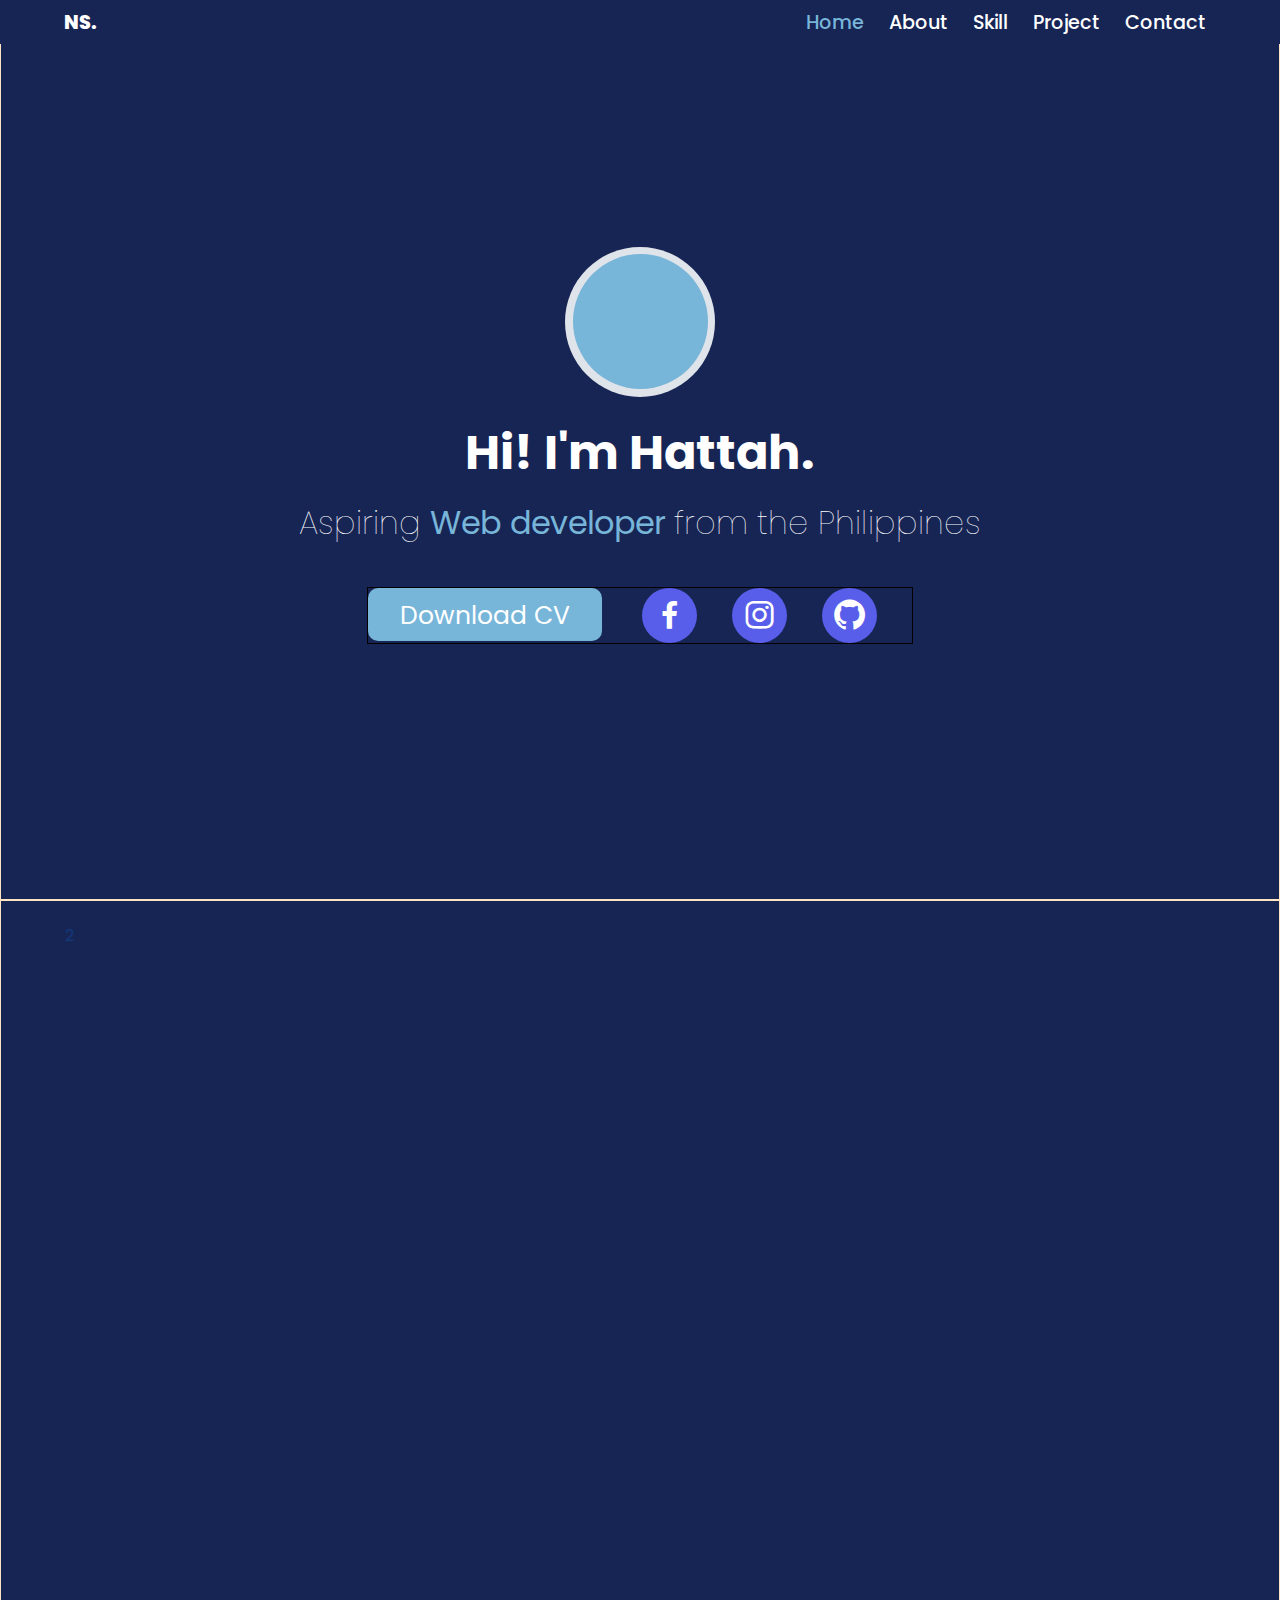
==== Week2/Portfolio/index.html @ b830df8a "Add folder week2" ====
<!DOCTYPE html>
<html lang="en">
<head>
    <meta charset="UTF-8">
    <meta name="viewport" content="width=device-width, initial-scale=1.0">
    <title>NS-Portfolio</title>

    <link rel="stylesheet" href="css/style.css">
    <link href='https://unpkg.com/boxicons@2.1.4/css/boxicons.min.css' rel='stylesheet'>

</head>
<body>

    <header>
      <a href="http://" class="logo" >NS.</a>
        
        <nav class="navbar">
                <a href="#home" class="active">Home</a>
                <a href="#about">About</a>
                <a href="#skill">Skill</a>
                <a href="#project">Project</a>
                <a href="#contact">Contact</a>
        </nav>
    </header>

    <section class="home" id="home">
        <div class="prof-image-wrap">
            <div class="prof-image">
                <!-- <img src="img/profile.jpg" alt=""> -->
            </div>    
        </div>
        <div class="home-content">
            <h1>Hi! I'm Hattah.</h1>
            <h2>Aspiring <strong>Web developer</strong> from the Philippines</h2>
        </div>
        <div class="social-media">
            <div class="btn">Download CV</div>
            <div class="icon-wrap"> <a href="http://"><i class='bx bxl-facebook'></i></a></div>
            <div class="icon-wrap"><a href="http://"><i class='bx bxl-instagram' ></i></a></div>
            <div class="icon-wrap"><a href=""><i class='bx bxl-github' ></i></a></div>
        </div>
    </section>
   
   
    <section class="about" id="about">2</section>
    <section class="skill" id="skill">3</section>
    <section class="project" id="project">4</section>
    <section class="contact" id="contact">5</section>
</body>
</html>
---- Week2/Portfolio/css/style.css ----
@import url('https://fonts.googleapis.com/css2?family=Montserrat:wght@400;700&family=Poppins:wght@700&display=swap');

* {
    margin: 0;
    padding: 0;
    box-sizing: border-box;
    font-family: 'Montserrat', sans-serif;
    font-family: 'Poppins', sans-serif;
    scroll-behavior: smooth;
    color: #FFF;

}

body {
    background: #172555;
}



header {
    position: fixed;
    width: 100%;
    height: 20px;
    /* background-color: azure; */
    display: flex;
    align-items: center;
    justify-content: space-between;
    top: 0;
    right: 0;
    padding: 22px 5%;
    font-size: 1.2rem;
    background: #172555;;
    z-index: 100;
}

.logo {
    text-decoration: none;
    font-weight: 800;
}

.navbar a{
    text-decoration: none;
    margin: 10px;
    font-weight: 500;
}

.navbar a.active, .navbar a:hover{
    color: #77b5d9;
    /* font-weight: bolder; */
}

section {
    height: 100vh;
    padding: 22px 5%;
    border: 1px solid bisque;
    width: 100%;
    color: #14397d;
}

.home {
    display: flex;
    justify-content: center;
    align-items: center;
    flex-direction: column;

}

.home .prof-image-wrap {
    height: 150px;
    width: 150px;
    background-color: #dfe3ea;
    animation: float 6s ease-in-out infinite;
    border-radius: 50%;
    margin-top: -10px;
    margin-bottom: 20px;
    display: flex;
    justify-content: center;
    align-items: center;
}

.home .prof-image {
    background: #77b5d9;
    width: 90%;
    height: 90%;
    border-radius: 50%;
    /* background-image: url(/img/profile.jpg); */
    
}

.prof-image img{

}

.home-content {
    /* border: 1px solid rgb(2, 1, 1); */
    text-align: center;
    max-width: 800px; /* Use max-width instead of width */
    width: 90%;    /* line-height: 10px; */
    margin: 0 auto; /* Center align the content */

}
.home h1{
    font-size: 3rem;
    letter-spacing: normal;
    margin-bottom: 10px; /* Add some spacing between elements */

}

.home h2{
    font-size: 2rem;
    margin-bottom: 20px; /* Add more spacing between elements */
    font-weight: lighter;
}

.home strong {
    color: #77b5d9;
}

.social-media {
        border: 1px solid rgb(2, 1, 1);
    margin-top: 20px;
    display: flex;
}

.social-media .icon-wrap {
    width: 55px;
    height: 55px;
    /* background-color: #14397d; */
    background: #585EE9;
    border-radius: 50%;
    margin-right: 35px;
    display: flex;
    align-items: center;
    justify-content: center;

}

.social-media .icon-wrap:hover {
    transform: scale(1.05);
    box-shadow: 0 5px 15px 0px #585EE9;
}


.social-media .btn {
    width: 234px;
    height: 53px;
    margin-right: 40px;
    border-radius: 10px;
    background-color:  #77b5d9;
    /* border: 1px solid rgb(2, 1, 1); */
    line-height: 55px;
    text-align: center;
    font-size: 25px;
    cursor: pointer;
    transition: all 1s ease-in-out;
}

.social-media .btn:hover{
    transform: scale(1.05);
    box-shadow: 0 5px 15px 0px #77b5d9;

}

.icon-wrap a{
    margin-top: 6px;
    color: beige;
    font-size: 37px;
}



@keyframes float {
	0% {
		box-shadow: 0 5px 15px 0px rgba(0,0,0,0.6);
		transform: translatey(0px);
	}
	50% {
		box-shadow: 0 25px 15px 0px rgba(0,0,0,0.2);
		transform: translatey(-20px);
	}
	100% {
		box-shadow: 0 5px 15px 0px rgba(0,0,0,0.6);
		transform: translatey(0px);
	}
}
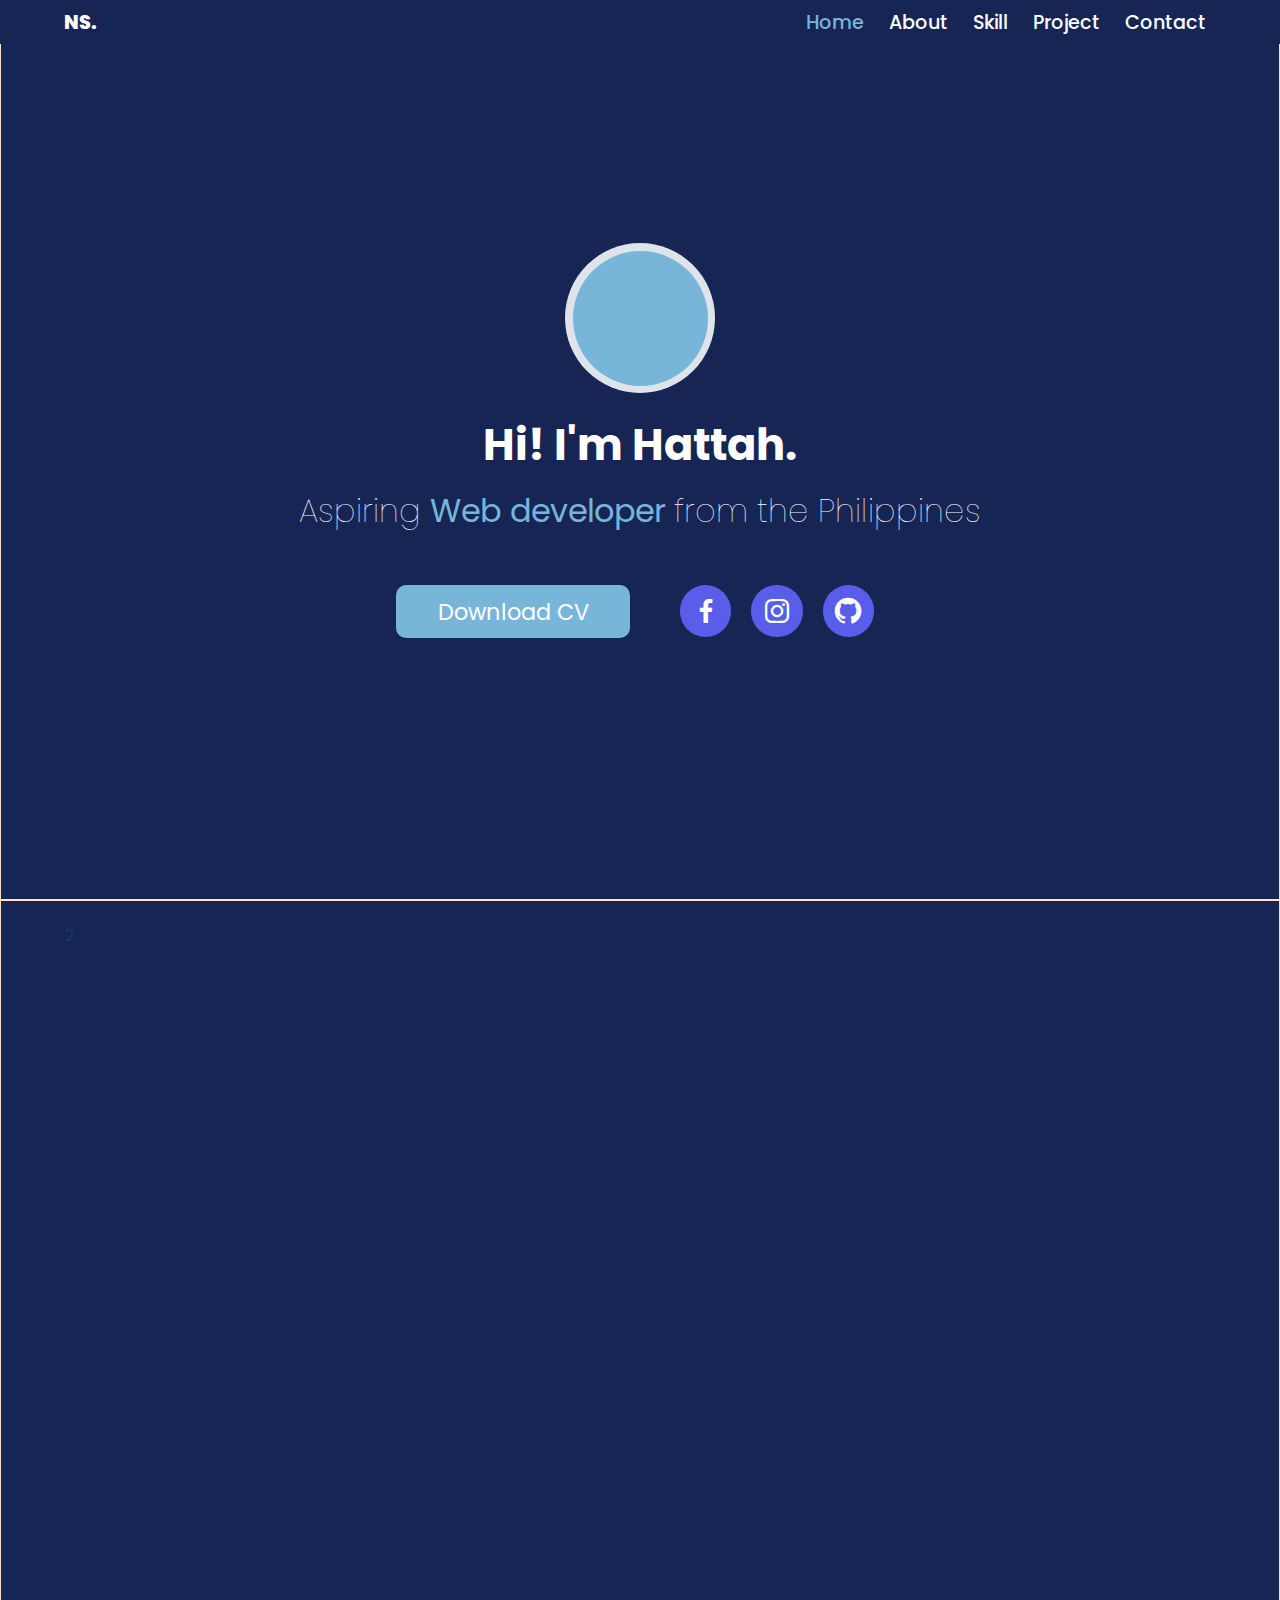
==== commit 258a6e87: "make the home section responsive" ====
--- a/Week2/Portfolio/index.html
+++ b/Week2/Portfolio/index.html
@@ -35,9 +35,11 @@
         </div>
         <div class="social-media">
             <div class="btn">Download CV</div>
-            <div class="icon-wrap"> <a href="http://"><i class='bx bxl-facebook'></i></a></div>
-            <div class="icon-wrap"><a href="http://"><i class='bx bxl-instagram' ></i></a></div>
-            <div class="icon-wrap"><a href=""><i class='bx bxl-github' ></i></a></div>
+            <div class="icon-container">
+                <div class="icon-wrap"> <a href="http://"><i class='bx bxl-facebook'></i></a></div>
+                <div class="icon-wrap"><a href="http://"><i class='bx bxl-instagram' ></i></a></div>
+                <div class="icon-wrap"><a href=""><i class='bx bxl-github' ></i></a></div>    
+            </div>
         </div>
     </section>
    
--- a/Week2/Portfolio/css/style.css
+++ b/Week2/Portfolio/css/style.css
@@ -100,7 +100,7 @@
 
 }
 .home h1{
-    font-size: 3rem;
+    font-size: 2.7rem;
     letter-spacing: normal;
     margin-bottom: 10px; /* Add some spacing between elements */
 
@@ -117,18 +117,27 @@
 }
 
 .social-media {
-        border: 1px solid rgb(2, 1, 1);
+    /* border: 1px solid rgb(2, 1, 1); */
     margin-top: 20px;
     display: flex;
-}
-
+    align-items: center;
+    justify-content: center;
+    width: 100%;
+}
+
+.icon-container {
+    display: flex;
+    align-items: center;
+    justify-content: space-between;
+    /* width: 18%; */
+}
 .social-media .icon-wrap {
-    width: 55px;
-    height: 55px;
+    width: 3.2em;
+    height: 3.2em;
     /* background-color: #14397d; */
     background: #585EE9;
     border-radius: 50%;
-    margin-right: 35px;
+    margin: 10px;
     display: flex;
     align-items: center;
     justify-content: center;
@@ -142,15 +151,15 @@
 
 
 .social-media .btn {
-    width: 234px;
-    height: 53px;
+   max-width: 234px;
+   width: 70%;
+    max-height: 53px;
     margin-right: 40px;
     border-radius: 10px;
     background-color:  #77b5d9;
-    /* border: 1px solid rgb(2, 1, 1); */
     line-height: 55px;
     text-align: center;
-    font-size: 25px;
+    font-size: 1.4em;
     cursor: pointer;
     transition: all 1s ease-in-out;
 }
@@ -164,7 +173,7 @@
 .icon-wrap a{
     margin-top: 6px;
     color: beige;
-    font-size: 37px;
+    font-size: 2em;
 }
 
 
@@ -185,7 +194,29 @@
 }
 
 
-
-
-
-
+@media only screen and (max-width: 600px) {
+    
+    .social-media {
+    border: 1px solid rgb(2, 1, 1);
+        flex-wrap: wrap;
+        width: 80%;
+    }
+
+    .social-media .btn {
+     
+        margin-right: 0;
+        
+    }
+}
+
+@media only screen and (max-width: 500px) {
+    
+    html {
+        font-size: 70%;
+    }
+
+
+   
+}
+
+
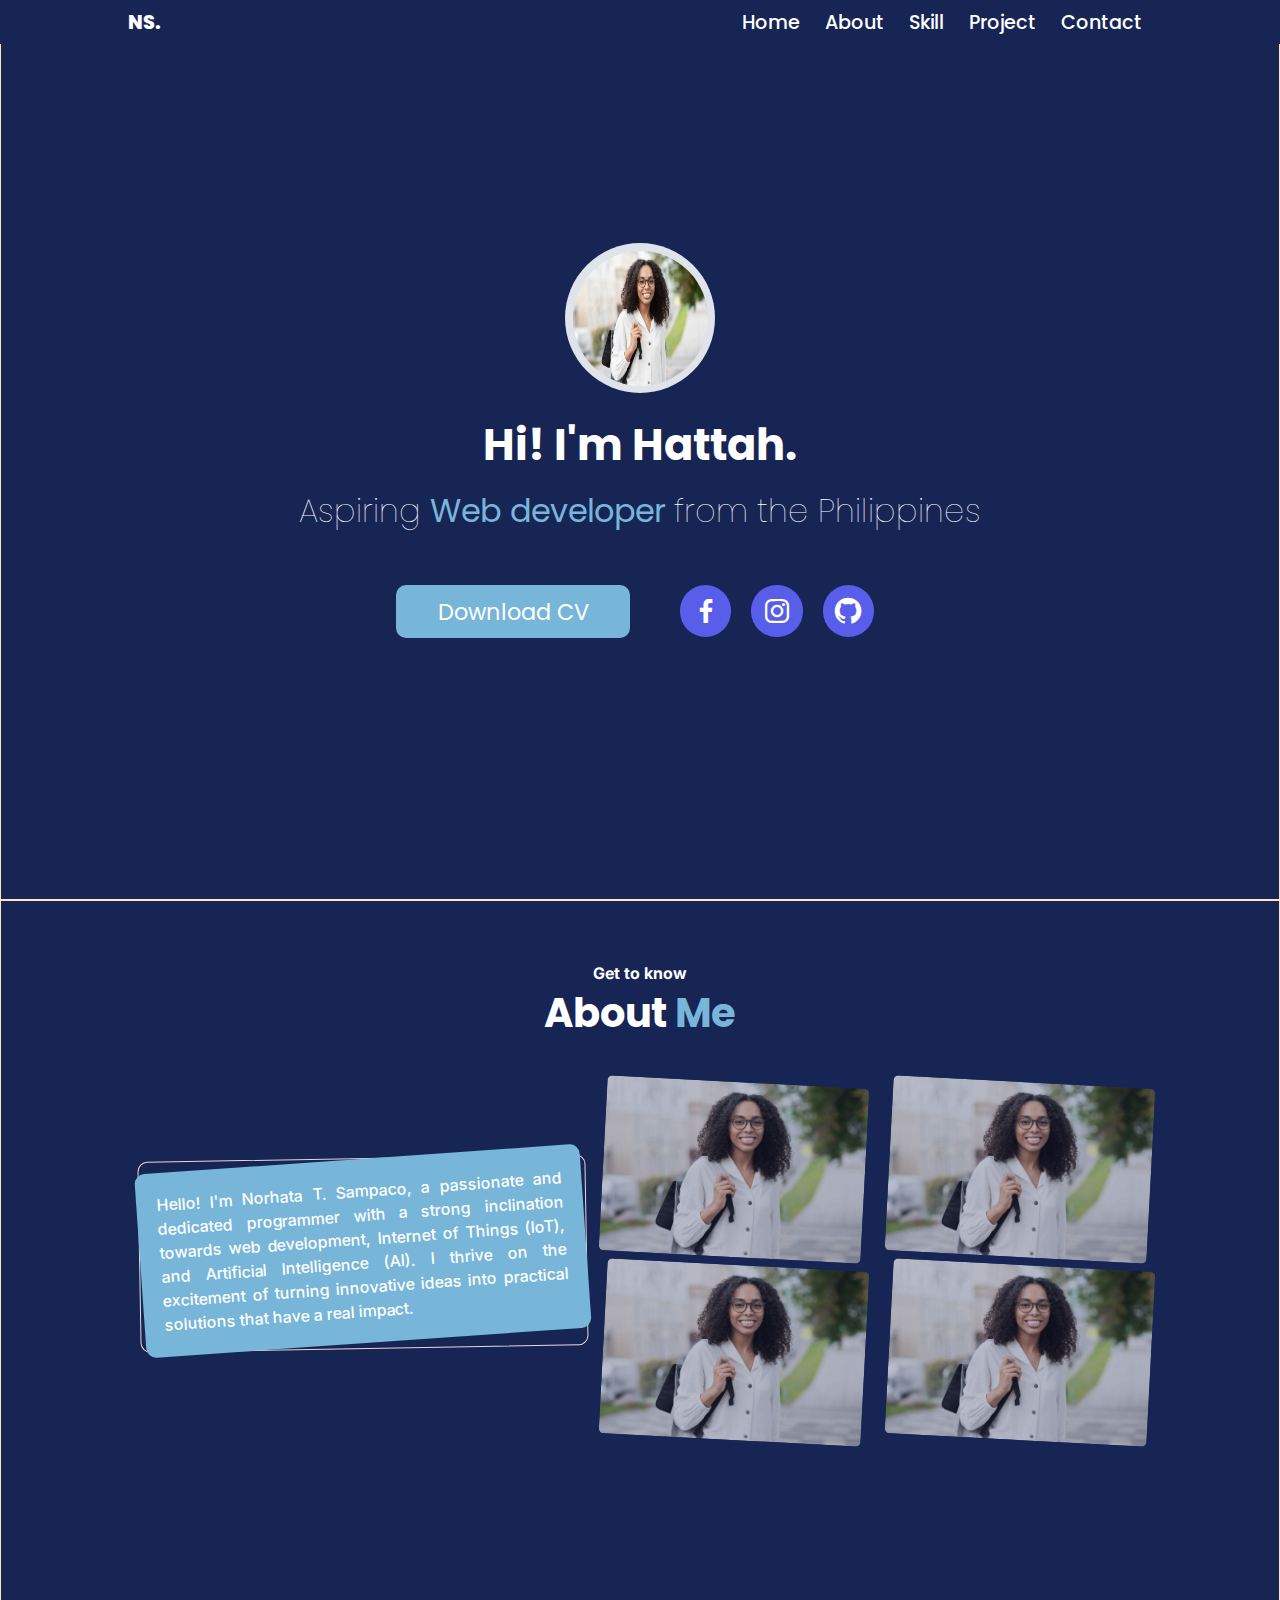
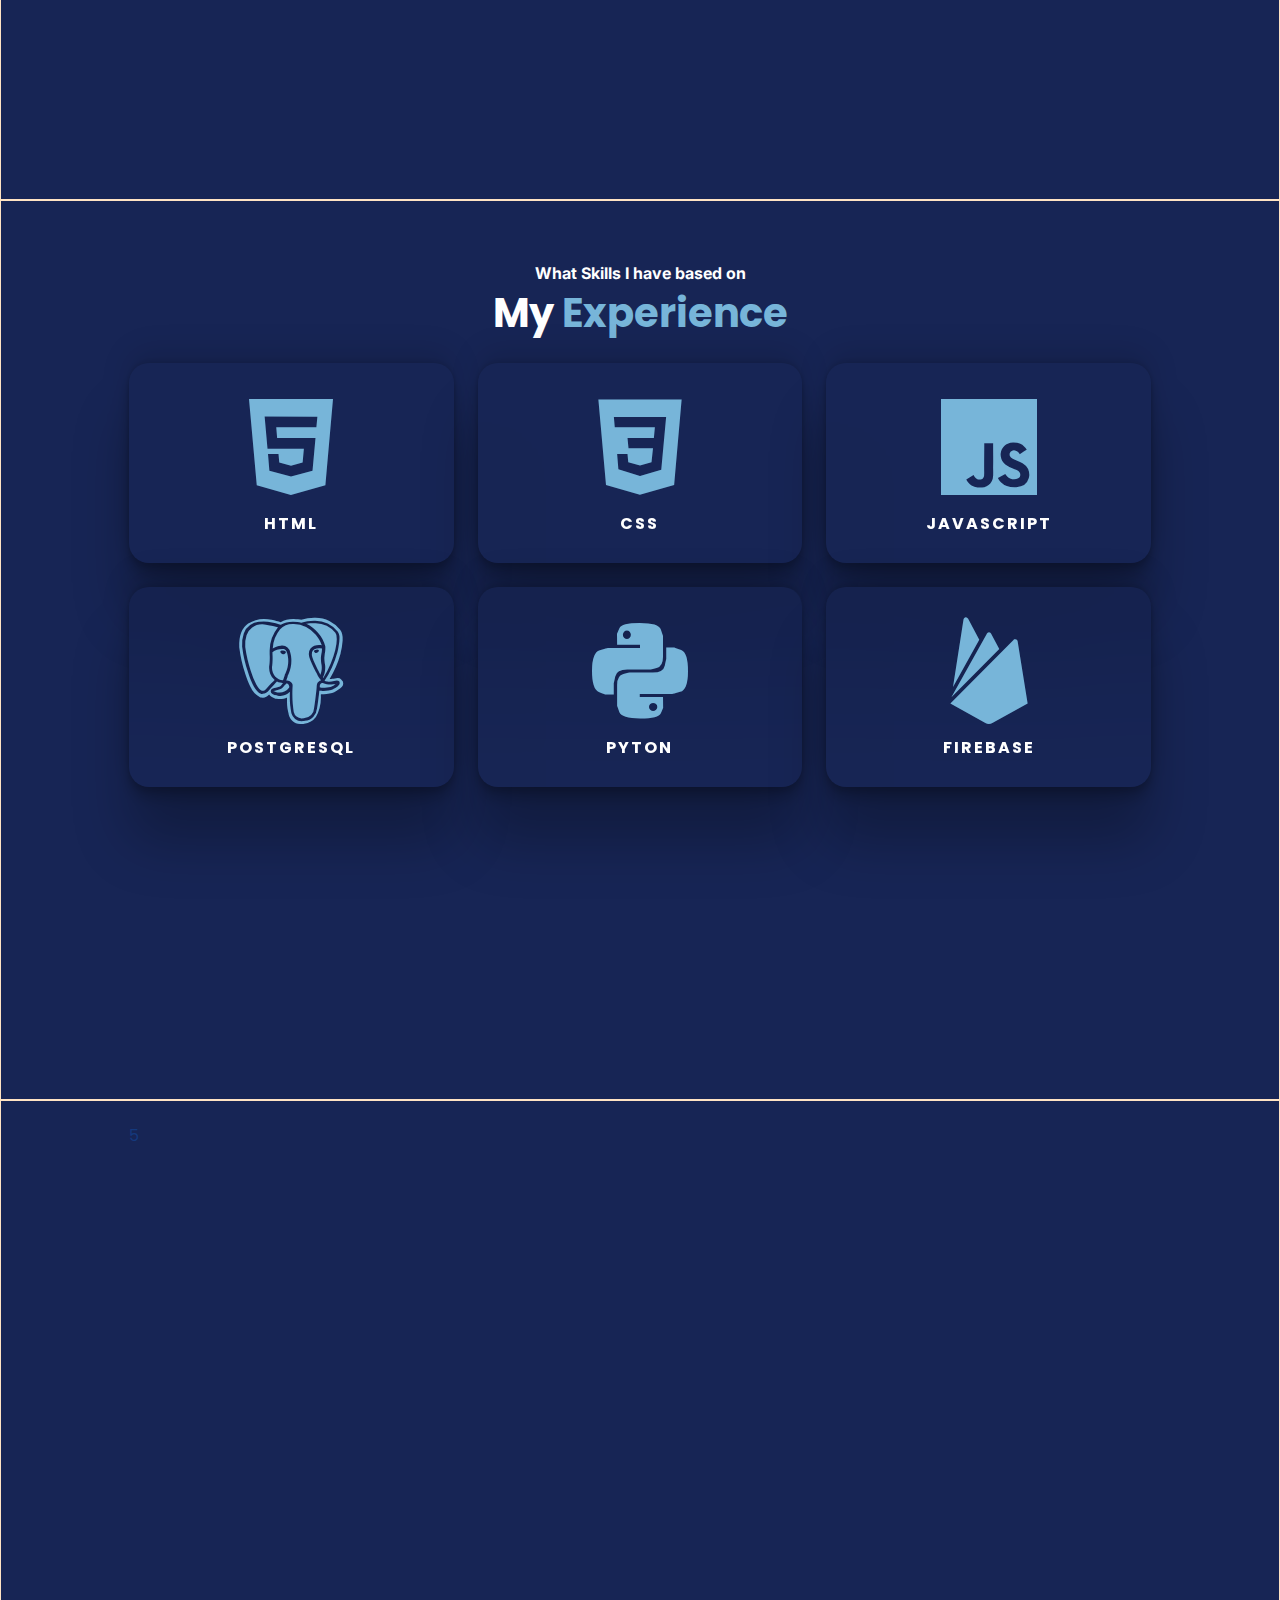
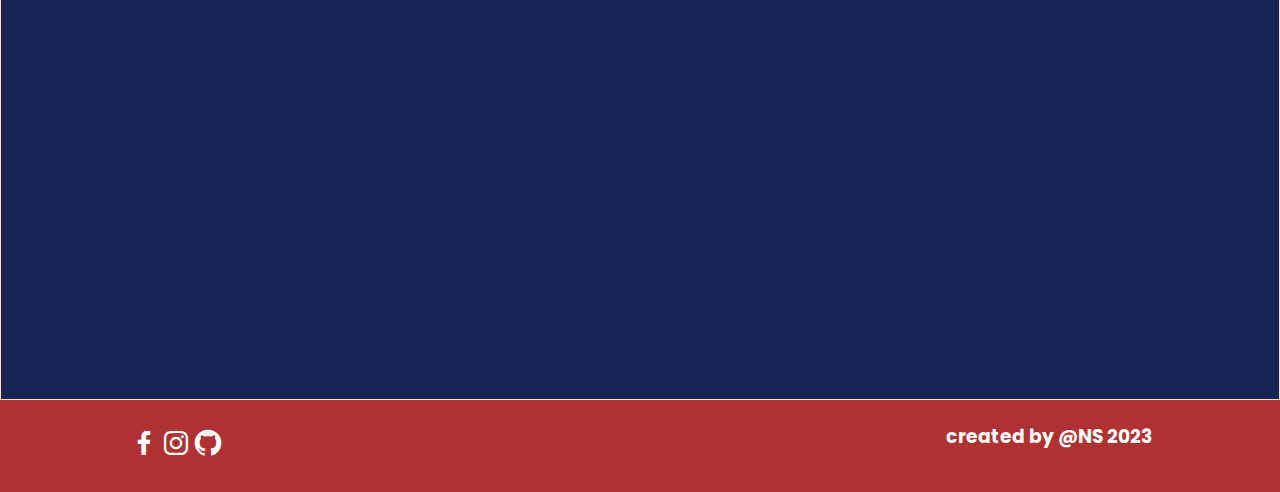
==== commit b15c3171: "section about & skills are done" ====
--- a/Week2/Portfolio/index.html
+++ b/Week2/Portfolio/index.html
@@ -11,11 +11,12 @@
 </head>
 <body>
 
+    <!-- header -->
     <header>
-      <a href="http://" class="logo" >NS.</a>
+      <a href="#home" class="logo" >NS.</a>
         
         <nav class="navbar">
-                <a href="#home" class="active">Home</a>
+                <a href="#home" >Home</a>
                 <a href="#about">About</a>
                 <a href="#skill">Skill</a>
                 <a href="#project">Project</a>
@@ -23,10 +24,11 @@
         </nav>
     </header>
 
+    <!-- Home Section -->
     <section class="home" id="home">
         <div class="prof-image-wrap">
             <div class="prof-image">
-                <!-- <img src="img/profile.jpg" alt=""> -->
+                <img src="img/profile.jpg" alt="">
             </div>    
         </div>
         <div class="home-content">
@@ -43,10 +45,153 @@
         </div>
     </section>
    
-   
-    <section class="about" id="about">2</section>
-    <section class="skill" id="skill">3</section>
-    <section class="project" id="project">4</section>
+   <!-- About Section -->
+    <section class="about" id="about">
+        <div class="section-title">
+            <h4>Get to know</h4>
+            <h3>About <span>Me</span> </h3>
+        </div>
+           <!-- About Content -->
+        <div class="about-content">
+            <div class="about-me">
+                 <div class="card">
+                    <p> Hello! I'm Norhata T. Sampaco, a passionate and dedicated programmer
+                          with a strong inclination towards web development, Internet of Things (IoT),
+                          and Artificial Intelligence (AI). I thrive on the excitement of turning 
+                          innovative ideas into practical solutions that have a real impact.</p>
+                  
+                </div>
+             </div>
+
+            <div class="about-gallery">
+                <div class="gallery-wrap">
+                    <img src="img/profile.jpg" alt="">
+                </div>
+                <div class="gallery-wrap">
+                    <img src="img/profile.jpg" alt="">
+                </div>
+                <div class="gallery-wrap">
+                    <img src="img/profile.jpg" alt="">
+                </div>
+                <div class="gallery-wrap">
+                    <img src="img/profile.jpg" alt="">
+                </div>
+            </div>
+
+        </div>
+    </section>
+
+    <!--Skill section  -->
+    <section class="skill" id="skill">
+        <div class="section-title">
+            <h4>What Skills I have based on</h4>
+            <h3>My <span>Experience</span> </h3>
+        </div>
+         <!--Skill content  -->
+        <div class="skill-content">
+
+                <!--Skill one  -->
+            <div class="skill-box">
+                <div class="box-icon">
+                    <i class='bx bxl-html5'></i>
+                </div>
+                <div class="box-content">
+                    <div><h4>Html</h4></div>
+                    <div class="star">
+                        <div><i class='bx bxs-star'></i></div>
+                        <div><i class='bx bxs-star'></i></div>
+                        <div><i class='bx bxs-star'></i></div>
+                        <div><i class='bx bx-star' ></i></div>
+                        <div><i class='bx bx-star' ></i></div>
+                    </div>
+                </div>
+
+            </div>
+                <!--Skill two  -->
+            <div class="skill-box">
+                <div class="box-icon"><i class='bx bxl-css3' ></i></div>
+                <div class="box-content">
+                    <div><h4>Css</h4></div>
+                    <div class="star">
+                        <div><i class='bx bxs-star'></i></div>
+                        <div><i class='bx bxs-star'></i></div>
+                        <div><i class='bx bxs-star'></i></div>
+                        <div><i class='bx bx-star' ></i></div>
+                        <div><i class='bx bx-star' ></i></div>
+                    </div>
+                </div>
+            </div>
+                <!--Skill three  -->
+            <div class="skill-box">
+                <div class="box-icon"><i class='bx bxl-javascript' ></i></div>
+                <div class="box-content">
+                    <div><h4>Javascript</h4></div>
+                    <div class="star">
+                        <div><i class='bx bxs-star'></i></div>
+                        <div><i class='bx bxs-star'></i></div>
+                        <div><i class='bx bxs-star'></i></div>
+                        <div><i class='bx bx-star' ></i></div>
+                        <div><i class='bx bx-star' ></i></div>
+                    </div>
+                </div>
+            </div>
+                <!--Skill four  -->
+            <div class="skill-box">
+                <div class="box-icon"><i class='bx bxl-postgresql' ></i></div>
+                <div class="box-content">
+                    <div><h4>Postgresql</h4></div>
+                    <div class="star">
+                        <div><i class='bx bxs-star'></i></div>
+                        <div><i class='bx bxs-star'></i></div>
+                        <div><i class='bx bxs-star'></i></div>
+                        <div><i class='bx bx-star' ></i></div>
+                        <div><i class='bx bx-star' ></i></div>
+                    </div>
+                </div>
+            </div>
+                <!--Skill five  -->
+            <div class="skill-box">
+                <div class="box-icon"><i class='bx bxl-python' ></i></div>
+                <div class="box-content">
+                    <div><h4>Pyton</h4></div>
+                    <div class="star">
+                        <div><i class='bx bxs-star'></i></div>
+                        <div><i class='bx bxs-star'></i></div>
+                        <div><i class='bx bxs-star'></i></div>
+                        <div><i class='bx bx-star' ></i></div>
+                        <div><i class='bx bx-star' ></i></div>
+                    </div>
+                </div>
+            </div>
+                <!--Skill six  -->
+            <div class="skill-box">
+                <div class="box-icon"><i class='bx bxl-firebase' ></i></div>
+                <div class="box-content">
+                    <div><h4>firebase</h4></div>
+                    <div class="star">
+                        <div><i class='bx bxs-star'></i></div>
+                        <div><i class='bx bxs-star'></i></div>
+                        <div><i class='bx bxs-star'></i></div>
+                        <div><i class='bx bx-star' ></i></div>
+                        <div><i class='bx bx-star' ></i></div>
+                    </div>
+                </div>
+            </div>
+
+        </div>
+    </section>
+    
+    <!-- <section class="project" id="project">4</section> -->
     <section class="contact" id="contact">5</section>
+    <footer>
+        <div>
+            <div class="icon-container">
+                <div class="icon-wrap"> <a href="http://"><i class='bx bxl-facebook'></i></a></div>
+                <div class="icon-wrap"><a href="http://"><i class='bx bxl-instagram' ></i></a></div>
+                <div class="icon-wrap"><a href=""><i class='bx bxl-github' ></i></a></div>    
+            </div>
+        </div>
+        <h3>created by @NS 2023</h3>
+    </footer>
 </body>
 </html>--- a/Week2/Portfolio/css/style.css
+++ b/Week2/Portfolio/css/style.css
@@ -1,4 +1,5 @@
   @import url('https://fonts.googleapis.com/css2?family=Montserrat:wght@400;700&family=Poppins:wght@700&display=swap');
+  @import url('https://fonts.googleapis.com/css2?family=Inter&display=swap');
 
 * {
     margin: 0;
@@ -27,7 +28,7 @@
     justify-content: space-between;
     top: 0;
     right: 0;
-    padding: 22px 5%;
+    padding: 22px 10%;
     font-size: 1.2rem;
     background: #172555;;
     z-index: 100;
@@ -51,10 +52,11 @@
 
 section {
     height: 100vh;
-    padding: 22px 5%;
+    padding: 22px 10%;
     border: 1px solid bisque;
     width: 100%;
     color: #14397d;
+    position: relative;
 }
 
 .home {
@@ -83,16 +85,16 @@
     width: 90%;
     height: 90%;
     border-radius: 50%;
-    /* background-image: url(/img/profile.jpg); */
-    
+    object-fit: cover;
+    overflow: hidden;
 }
 
 .prof-image img{
-
+    width: 100%;
+    height: 100%;    
 }
 
 .home-content {
-    /* border: 1px solid rgb(2, 1, 1); */
     text-align: center;
     max-width: 800px; /* Use max-width instead of width */
     width: 90%;    /* line-height: 10px; */
@@ -117,7 +119,6 @@
 }
 
 .social-media {
-    /* border: 1px solid rgb(2, 1, 1); */
     margin-top: 20px;
     display: flex;
     align-items: center;
@@ -134,7 +135,6 @@
 .social-media .icon-wrap {
     width: 3.2em;
     height: 3.2em;
-    /* background-color: #14397d; */
     background: #585EE9;
     border-radius: 50%;
     margin: 10px;
@@ -153,7 +153,7 @@
 .social-media .btn {
    max-width: 234px;
    width: 70%;
-    max-height: 53px;
+    height: 53px;
     margin-right: 40px;
     border-radius: 10px;
     background-color:  #77b5d9;
@@ -193,19 +193,250 @@
 	}
 }
 
+/* about-me  */
+
+.about {
+    display: flex;
+    flex-direction: column;
+    text-align: center;
+}
+.section-title {
+    margin-top: 40px;
+} 
+
+.section-title h4{
+    font-family: 'Inter', sans-serif;
+}
+
+.section-title h3 {
+    font-size: 2.5rem;
+}
+
+.section-title h3 span {
+    color:#77b5d9;
+}
+
+.about-content {
+    width: 100%;
+    display: flex;
+    margin-top: 20px;
+    gap: 1rem;
+    align-items: center;
+}
+
+.about-gallery {
+    width: 55%;
+    max-height: 380px;
+    height: 90%;
+    display: grid;
+    grid-template-columns: repeat(2,1fr);
+    grid-gap: 1rem;
+    gap: 1.5rem;
+}
+
+.gallery-wrap{
+    width: 100%;
+    height: 110%;
+    overflow: hidden;
+    transform: rotate(3deg);
+    object-fit: cover;
+    border-radius: 5px;
+    opacity: 0.7;
+    transition: transform 1s;
+
+}
+
+.gallery-wrap img {
+    width: 100%;
+    height: 100%;
+}
+
+
+.gallery-wrap:hover {
+    transform: rotate(-3deg) scale(1.3); /* Rotate and scale on hover */
+    z-index: 1;
+    opacity: 1;
+
+}
+
+.about-me {
+    border: 1px solid rgb(229, 216, 216);
+    width: 45%;
+    /* height: 90%; */
+    transform: rotate(-1deg);
+    margin-left: 10px;
+    border-radius: 10px;
+    padding-bottom: 5px;
+}
+
+.about-me .card {
+    background-color: #77b5d9;
+    border-radius: 10px;
+    padding: 20px;
+    transform: rotate(-3deg);
+}
+
+.about-me p {
+    color: #FFF;
+    text-align: justify;
+    font-family: 'Inter', sans-serif;
+    /* font-size: 0.9rem; */
+    font-weight: 500;
+    line-height: 1.5rem; /* 200% */
+}
+
+/* skill style */
+.skill {
+    display: flex;
+    flex-direction: column;
+    align-items:  center;
+    text-align: center;
+    /* justify-content: center; */
+    /* overflow-y: scroll; */
+}
+
+.skill-content {
+    display: grid;
+    grid-template-columns: repeat(3, 1fr); /* 3 columns */
+    grid-auto-rows: auto; /* Automatically sized rows */
+    gap: 1.5rem;
+    /* border: 1px solid rgb(229, 216, 216); */
+    width: 100%;    
+    margin-top: 20px;
+}
+
+
+.skill-box {
+    position: relative;
+
+    height: 200px;
+    /* width: 150px; */
+    /* background: linear-gradient(60deg, rgb(251, 243, 243),rgb(110, 110, 205)); */
+    border-radius: 20px;
+    backdrop-filter: blur(70px);
+    /* opacity: 0.5; */
+    /* box-shadow: 20px 20px 40px -6px rgba(0,0,0,0.2); */
+    box-shadow: rgba(0, 0, 0, 0.25) 0px 54px 55px,
+     rgba(0, 0, 0, 0.12) 0px -12px 30px,
+      rgba(0, 0, 0, 0.12) 0px 4px 6px, rgba(0, 0, 0, 0.17) 
+      0px 12px 13px, rgba(0, 0, 0, 0.09) 0px -3px 5px;
+    transition: transform .7s;
+    display: flex;
+    flex-direction: column;
+    align-items: center;
+}
+
+.skill-box:hover {
+    transform: rotate(-1deg) scale(1.09);
+}
+
+.box-icon i {
+    color: #77b5d9;
+    font-size: 8rem;
+    margin-top: 20px;
+}
+
+.skill-box:hover i{
+    margin-top: -10px;
+    scale: 0.75;
+    opacity: 1;
+}
+
+.box-content {
+    /* position: absolute; */
+    width: 100%;
+    overflow: hidden;
+    font-family: 'Inter', sans-serif;
+    /* padding: 0px 10px 0px 10px; */
+    /* top: 160px; */
+    transition: 0.5s;
+    display: flex;
+    flex-direction: column ;
+    align-items: center;
+}
+
+.star {
+    display: flex;
+    align-items: center;
+    justify-content: center;
+    width: 90%;
+    font-size: 2rem;
+    opacity: 0;
+
+}
+
+.star > div {
+    margin: auto ;
+}
+
+.star > div > i {
+    color: #77b5d9;
+}
+
+
+.box-content h4 {
+    font-size: 1rem;
+    letter-spacing: 2px;
+    text-transform: uppercase;
+} 
+
+.skill-box:hover .box-content{
+    top: 110px;
+}
+
+.skill-box:hover .star {
+    opacity: 1;
+    scale: 1;
+
+}
+
+footer{
+    display: flex;
+    justify-content: space-between;
+    padding: 22px 10%;
+    background-color: #ae3232;
+    color: #14397d;
+}
 
 @media only screen and (max-width: 600px) {
-    
+    html {
+        font-size: 90%;
+    }
+
     .social-media {
-    border: 1px solid rgb(2, 1, 1);
         flex-wrap: wrap;
         width: 80%;
     }
 
     .social-media .btn {
-     
         margin-right: 0;
-        
+        margin-bottom: 10px;
+    }
+
+    .about-content {
+        flex-direction: column;
+        height: 70%;
+
+    }
+
+    .about-gallery {
+        width: 80%;
+    }
+
+    .about-me {
+        width: 90%;
+    }
+
+    .skill-content {
+        grid-template-columns: repeat(auto-fit, minmax(150px, 1fr));    
+    }
+    
+    .skill-box {
+        height: 150px;
+    }
+
+    .box-icon {
+        margin-top: -10px;
     }
 }
 
@@ -215,8 +446,8 @@
         font-size: 70%;
     }
 
-
-   
-}
-
-
+}
+
+
+
+
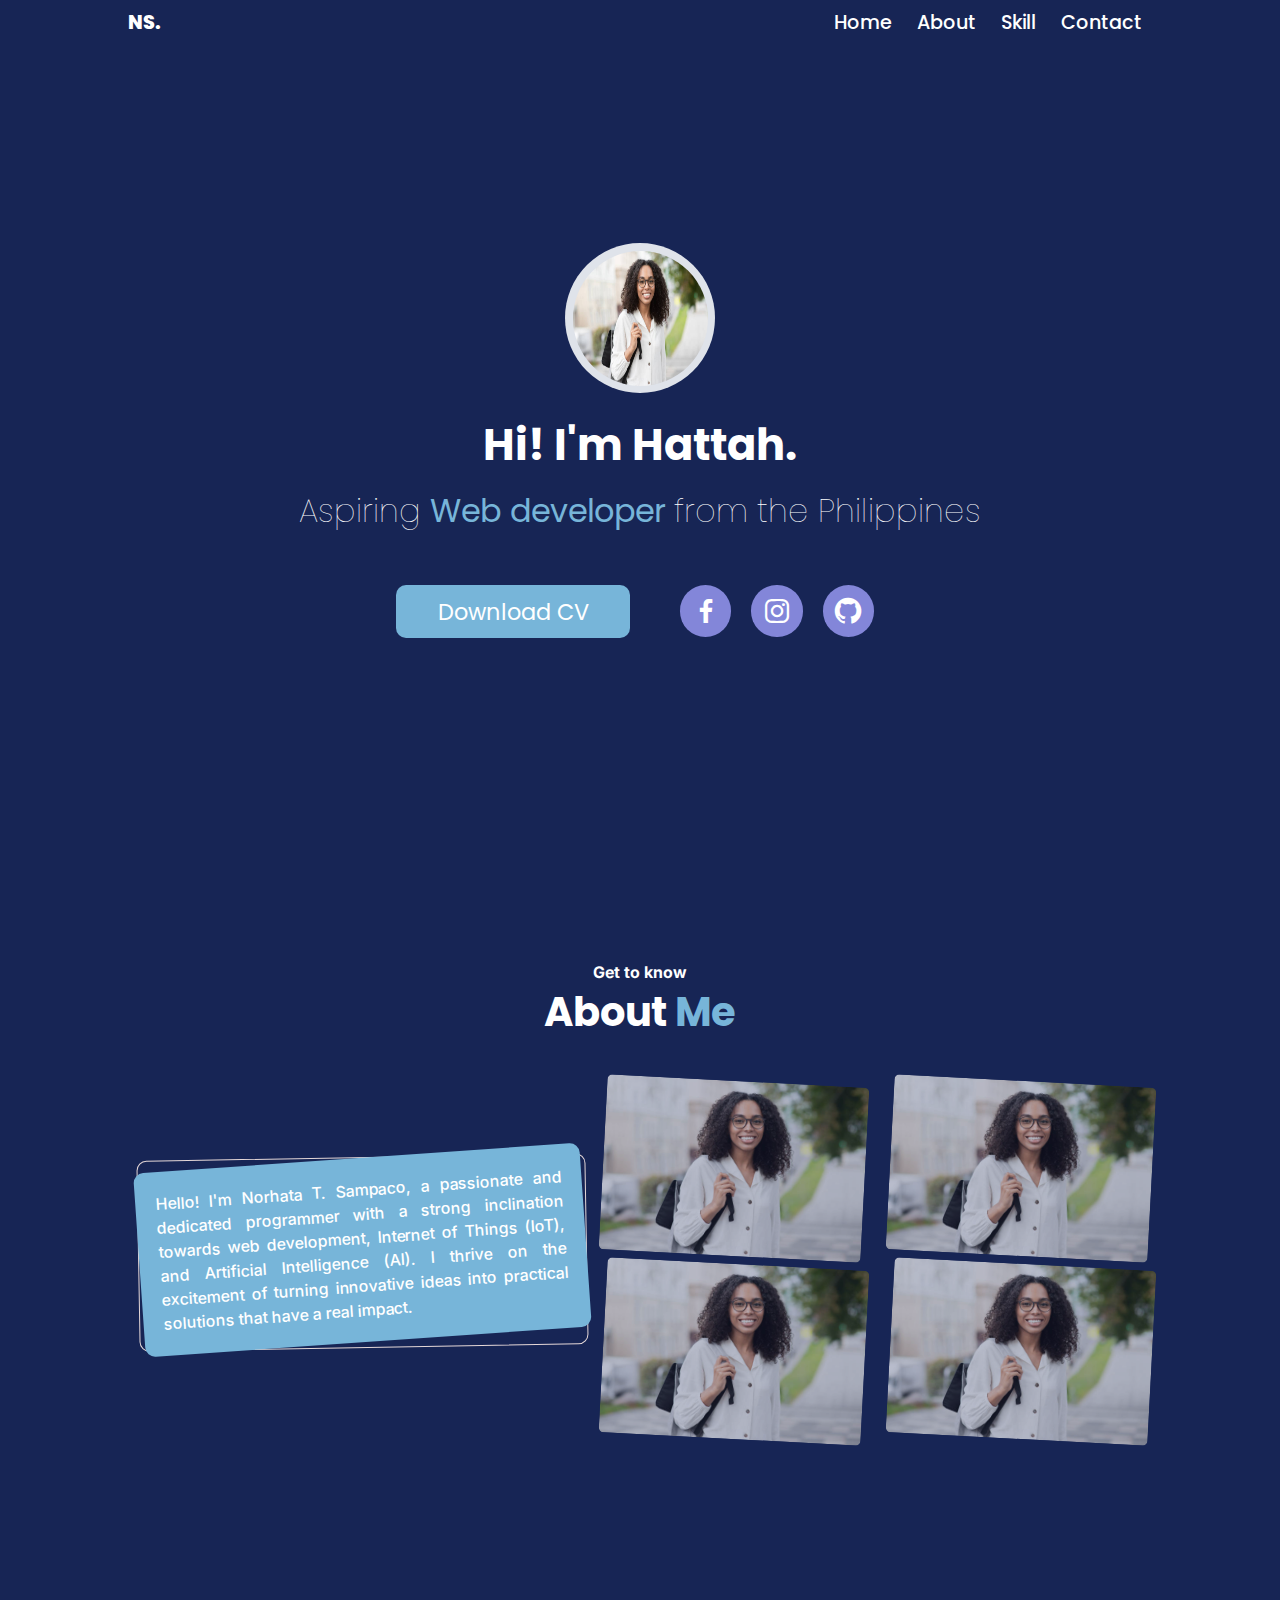
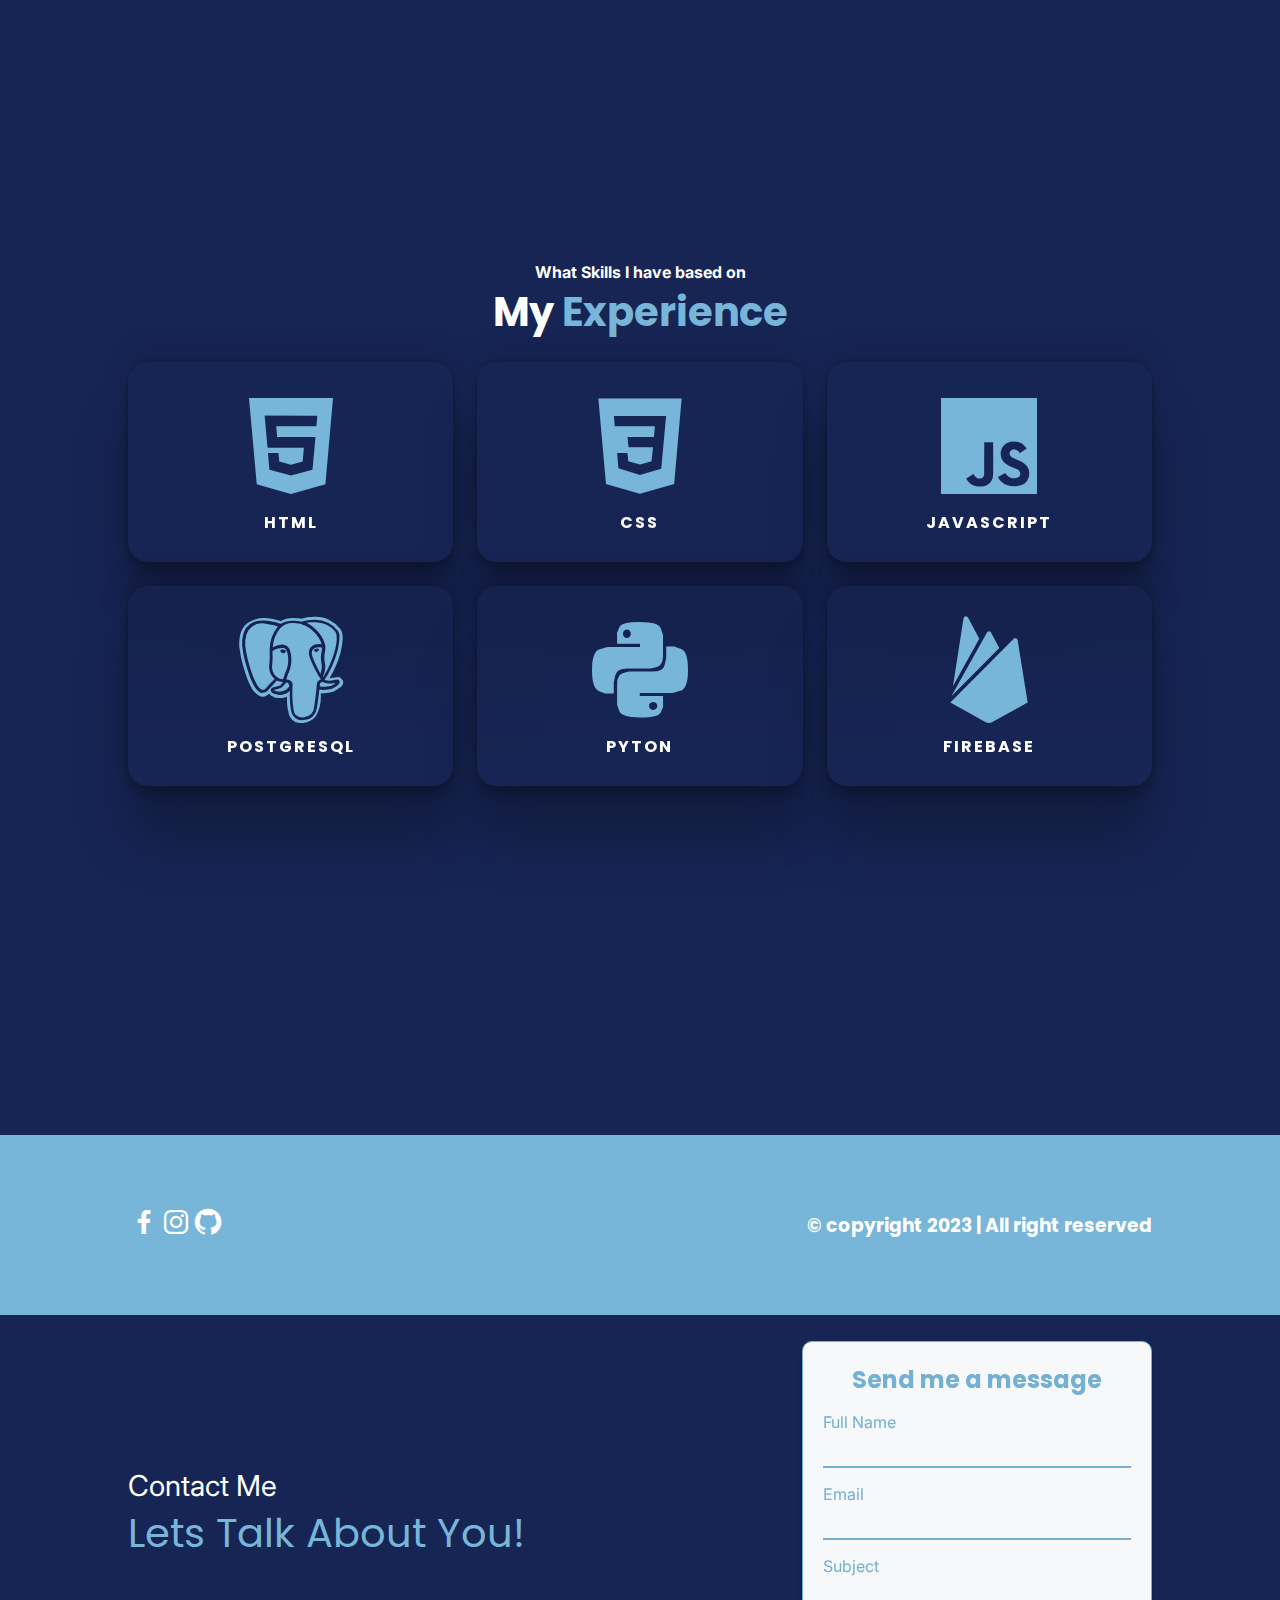
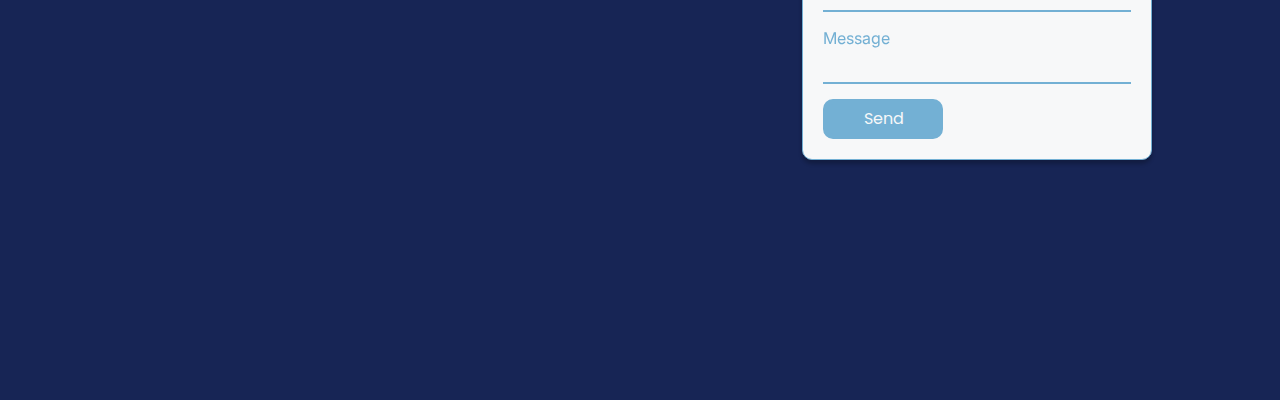
==== commit 7c6a504e: "temporary finish" ====
--- a/Week2/Portfolio/index.html
+++ b/Week2/Portfolio/index.html
@@ -19,7 +19,7 @@
                 <a href="#home" >Home</a>
                 <a href="#about">About</a>
                 <a href="#skill">Skill</a>
-                <a href="#project">Project</a>
+                <!-- <a href="#project">Project</a> -->
                 <a href="#contact">Contact</a>
         </nav>
     </header>
@@ -182,7 +182,33 @@
     </section>
     
     <!-- <section class="project" id="project">4</section> -->
-    <section class="contact" id="contact">5</section>
+    <section class="contact" id="contact">
+        <div class="contact-header">
+            <h4>Contact Me</h4>
+            <h3>Lets talk about you!</h3>
+        </div>
+
+        <!-- right container -->
+            <div class="contact-form">
+                <h3>Send me a message</h3>
+                <form action="">
+                    <label for="">Full Name</label>
+                    <input type="text">
+    
+                    <label for="">Email</label>
+                    <input type="email" name="email" id="email">
+    
+                    <label for="subject">Subject</label>
+                    <input type="text" name="subject" id="">
+    
+                    <label for="">Message</label>
+                    <textarea name="" id="" cols="30" rows="10"></textarea>
+                </form>
+
+                <button>Send</button>
+            </div>
+    </section>
+   
     <footer>
         <div>
             <div class="icon-container">
@@ -191,7 +217,8 @@
                 <div class="icon-wrap"><a href=""><i class='bx bxl-github' ></i></a></div>    
             </div>
         </div>
-        <h3>created by @NS 2023</h3>
+        <h3>&copy; copyright 2023 | All right reserved</h3>
     </footer>
+
 </body>
 </html>--- a/Week2/Portfolio/css/style.css
+++ b/Week2/Portfolio/css/style.css
@@ -22,7 +22,6 @@
     position: fixed;
     width: 100%;
     height: 20px;
-    /* background-color: azure; */
     display: flex;
     align-items: center;
     justify-content: space-between;
@@ -47,16 +46,13 @@
 
 .navbar a.active, .navbar a:hover{
     color: #77b5d9;
-    /* font-weight: bolder; */
 }
 
 section {
     height: 100vh;
     padding: 22px 10%;
-    border: 1px solid bisque;
     width: 100%;
     color: #14397d;
-    position: relative;
 }
 
 .home {
@@ -130,12 +126,11 @@
     display: flex;
     align-items: center;
     justify-content: space-between;
-    /* width: 18%; */
 }
 .social-media .icon-wrap {
     width: 3.2em;
     height: 3.2em;
-    background: #585EE9;
+    background: #8386d9;
     border-radius: 50%;
     margin: 10px;
     display: flex;
@@ -167,7 +162,6 @@
 .social-media .btn:hover{
     transform: scale(1.05);
     box-shadow: 0 5px 15px 0px #77b5d9;
-
 }
 
 .icon-wrap a{
@@ -262,7 +256,6 @@
 .about-me {
     border: 1px solid rgb(229, 216, 216);
     width: 45%;
-    /* height: 90%; */
     transform: rotate(-1deg);
     margin-left: 10px;
     border-radius: 10px;
@@ -280,9 +273,8 @@
     color: #FFF;
     text-align: justify;
     font-family: 'Inter', sans-serif;
-    /* font-size: 0.9rem; */
     font-weight: 500;
-    line-height: 1.5rem; /* 200% */
+    line-height: 1.5rem; 
 }
 
 /* skill style */
@@ -291,16 +283,14 @@
     flex-direction: column;
     align-items:  center;
     text-align: center;
-    /* justify-content: center; */
-    /* overflow-y: scroll; */
+ 
 }
 
 .skill-content {
     display: grid;
-    grid-template-columns: repeat(3, 1fr); /* 3 columns */
-    grid-auto-rows: auto; /* Automatically sized rows */
+    grid-template-columns: repeat(3, 1fr); 
+    grid-auto-rows: auto; 
     gap: 1.5rem;
-    /* border: 1px solid rgb(229, 216, 216); */
     width: 100%;    
     margin-top: 20px;
 }
@@ -308,14 +298,9 @@
 
 .skill-box {
     position: relative;
-
     height: 200px;
-    /* width: 150px; */
-    /* background: linear-gradient(60deg, rgb(251, 243, 243),rgb(110, 110, 205)); */
     border-radius: 20px;
     backdrop-filter: blur(70px);
-    /* opacity: 0.5; */
-    /* box-shadow: 20px 20px 40px -6px rgba(0,0,0,0.2); */
     box-shadow: rgba(0, 0, 0, 0.25) 0px 54px 55px,
      rgba(0, 0, 0, 0.12) 0px -12px 30px,
       rgba(0, 0, 0, 0.12) 0px 4px 6px, rgba(0, 0, 0, 0.17) 
@@ -343,12 +328,9 @@
 }
 
 .box-content {
-    /* position: absolute; */
     width: 100%;
     overflow: hidden;
     font-family: 'Inter', sans-serif;
-    /* padding: 0px 10px 0px 10px; */
-    /* top: 160px; */
     transition: 0.5s;
     display: flex;
     flex-direction: column ;
@@ -390,13 +372,117 @@
 
 }
 
+/* Contact style */
+.contact {
+    display: flex;
+    justify-content: space-between;
+    align-items: center;
+}
+
+.contact-header {
+    padding-right: 80px;
+    width: 100%;
+    margin-top: -70px;
+
+}
+.contact-header h4{
+    font-family: 'Inter', sans-serif;
+    font-size: 1.8rem;
+    font-weight: 400;
+}
+
+.contact-header h3{
+    font-size: 2.5rem;
+    font-weight: 400;
+    color: #77b5d9;
+    text-transform: capitalize;
+}
+.contact-form {
+    max-width: 350px;
+    width: 100%;
+    padding: 20px;
+    border-radius: 10px;
+    border: 1px solid #77b5d9;
+    background: #FFF;
+    opacity: 0.97;
+    box-shadow: 0px 4px 4px 0px rgba(0, 0, 0, 0.25);
+}
+
+.contact-form:hover {
+    scale: 1.05;
+    /* box-shadow: 0 5px 5px 0px #77b5d9; */
+
+}
+
+.contact-form h3 {
+    color: #77b5d9;
+    margin-bottom: 15px;
+    text-align: center;
+    font-size: 1.5rem;
+}
+
+.contact-form form{
+    display: flex;
+    flex-direction: column;
+    justify-content: space-between;
+    gap: 1em;
+}
+
+form >* {
+    font-family: 'Inter', sans-serif;
+    color: #77b5d9
+}
+
+
+.contact-form button {
+    width: 7.5rem;
+    height: 2.5rem;
+    border-radius: 0.625rem;
+    border: 5px solid #77b5d9;
+    background: #77b5d9;
+    font-size: 1rem;
+    margin-top: 15px;
+}
+
+.contact-form button:hover{
+    transform: scale(1.05);
+    box-shadow: 0 5px 15px 0px #77b5d9;
+}
+
+.contact-form input[type=text], .contact-form input[type=email], textarea {
+    border: none;
+    background: none;
+    border-bottom: 2px solid #77b5d9;
+    height: 20px;
+    text-transform: capitalize;
+    resize: none;
+    color: #14397d;
+}
+
+
+
+
+.contact-form input[type=text]:focus, .contact-form input[type=email]:focus, textarea:focus{
+	outline: none;
+
+}
+
+
 footer{
     display: flex;
     justify-content: space-between;
+    align-items: center;
     padding: 22px 10%;
-    background-color: #ae3232;
+    background-color: #77b5d9;
     color: #14397d;
-}
+    position: absolute;
+    width: 100%;
+    bottom: -2015px;
+    margin-bottom: 0;
+    z-index: -1;
+    height: 20%;
+}
+
 
 @media only screen and (max-width: 600px) {
     html {
@@ -446,8 +532,27 @@
         font-size: 70%;
     }
 
-}
-
-
-
-
+    .contact {
+        flex-direction: column;
+        width: 100%;
+        justify-content:space-evenly;
+        align-items: center;
+    }
+
+    .contact-header {
+        text-align: center;
+        padding: 0;
+        margin-top: 0;
+    }
+
+}
+
+@media only screen and (max-width: 398px) {
+
+    .skill {
+        overflow-y: scroll;
+    }
+}
+
+
+
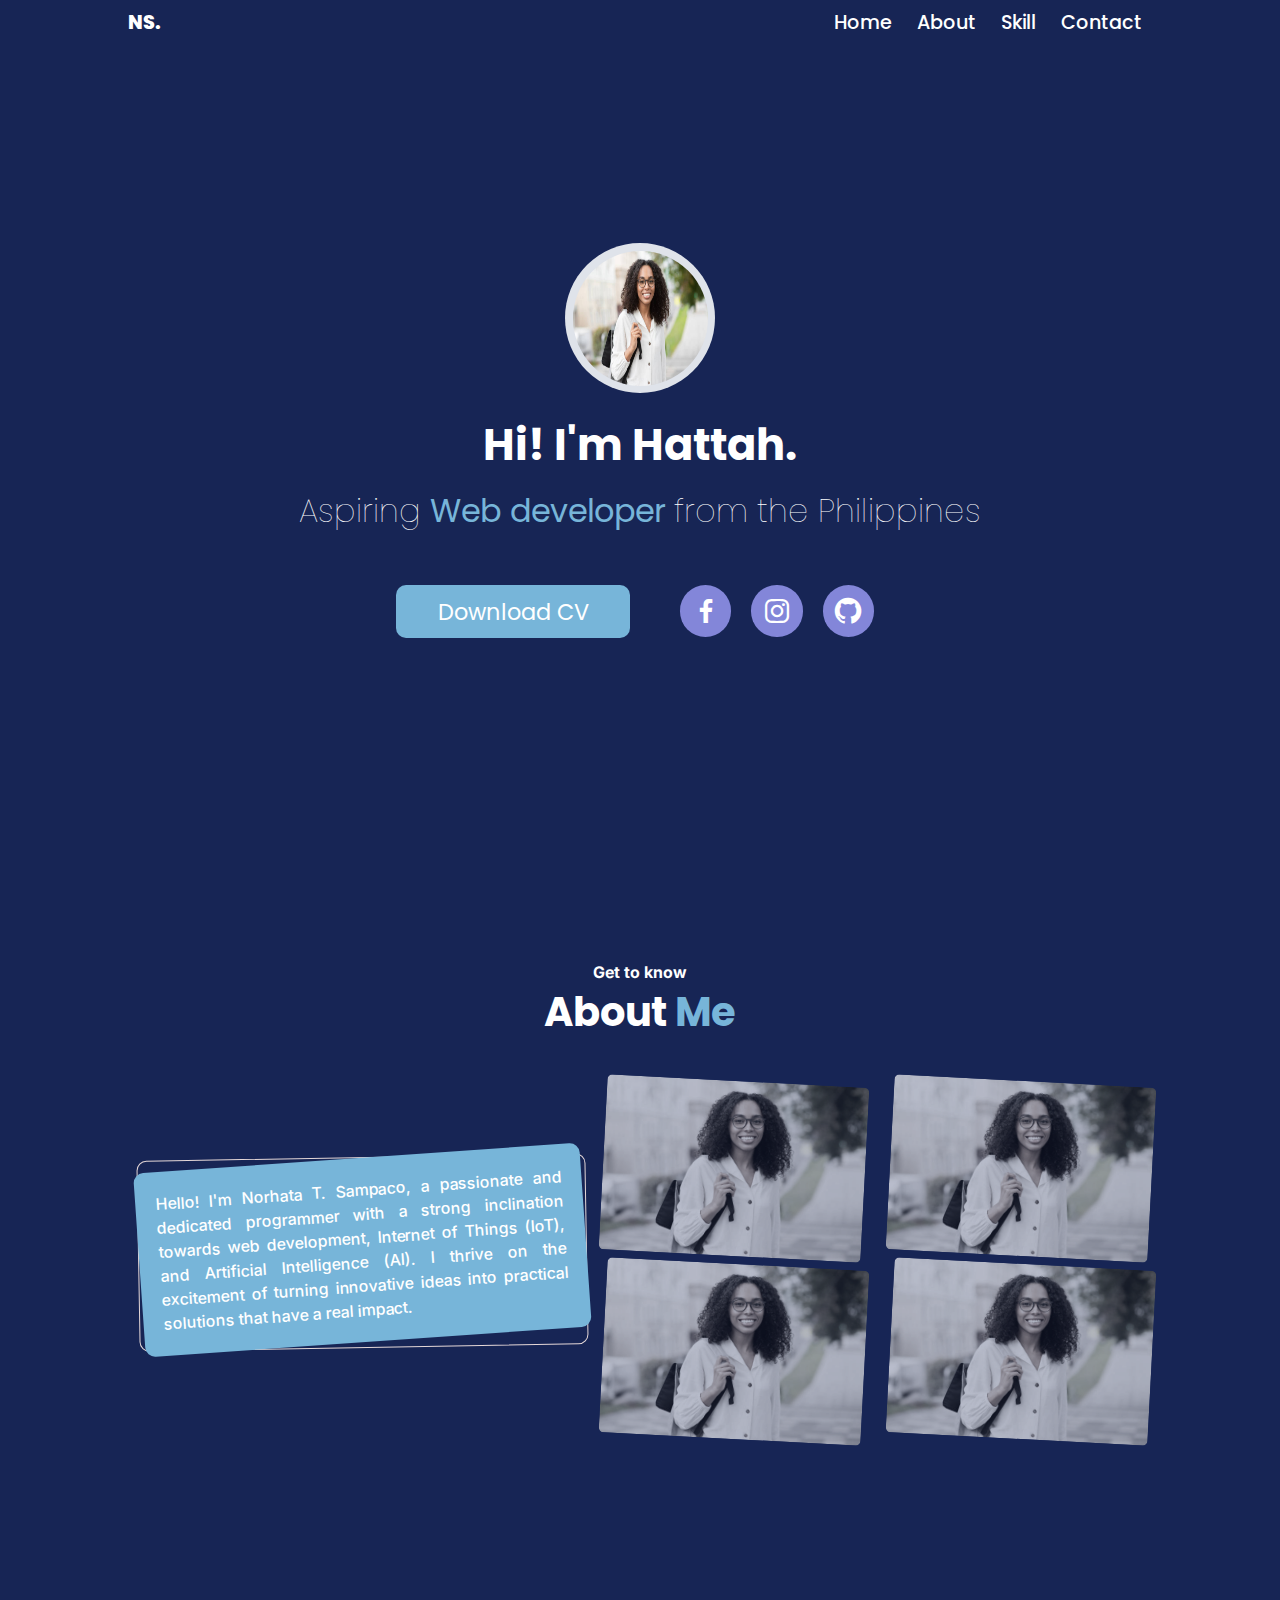
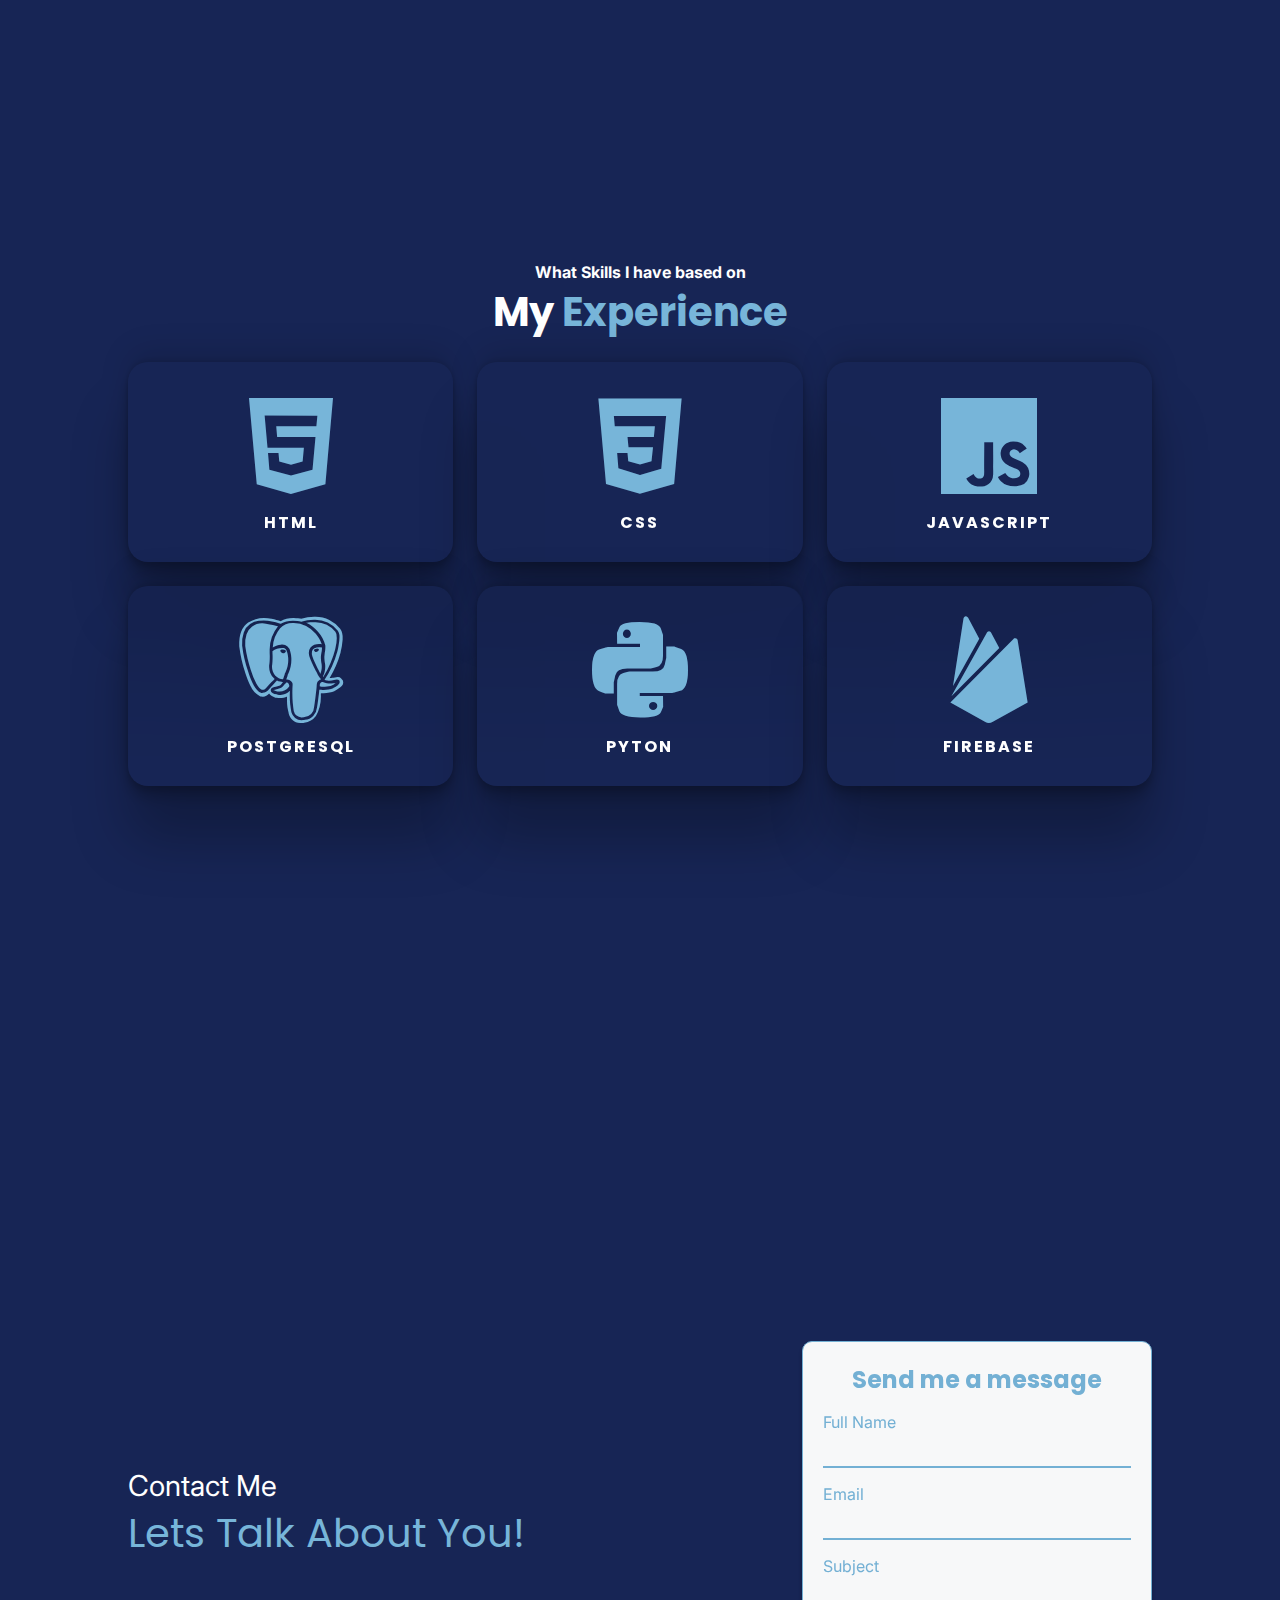
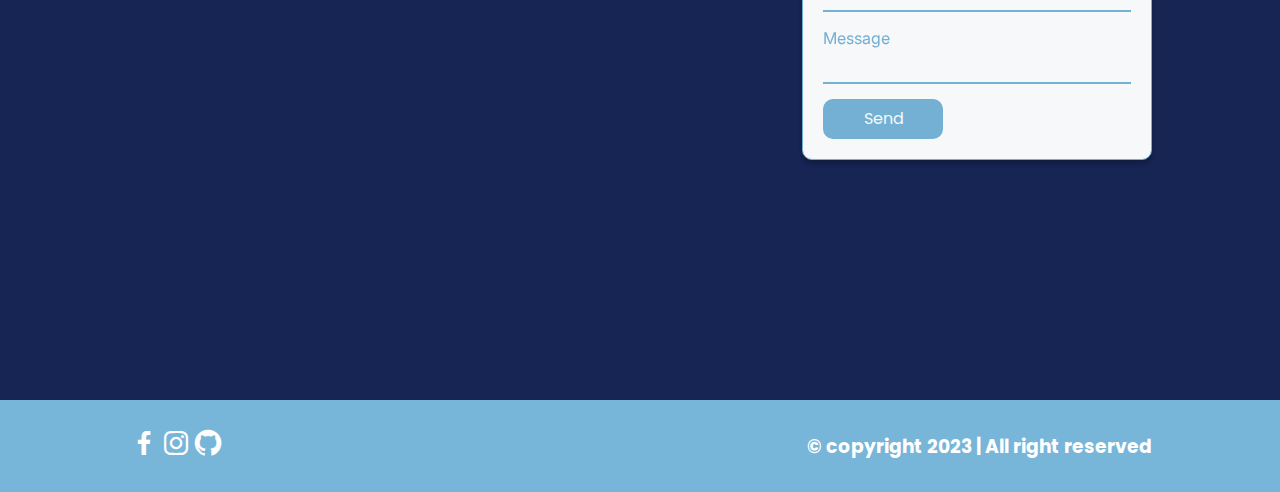
==== commit fa4ad302: "temporary finish" ====
--- a/Week2/Portfolio/index.html
+++ b/Week2/Portfolio/index.html
@@ -182,6 +182,8 @@
     </section>
     
     <!-- <section class="project" id="project">4</section> -->
+
+    <!-- contact section -->
     <section class="contact" id="contact">
         <div class="contact-header">
             <h4>Contact Me</h4>
--- a/Week2/Portfolio/css/style.css
+++ b/Week2/Portfolio/css/style.css
@@ -237,7 +237,7 @@
     border-radius: 5px;
     opacity: 0.7;
     transition: transform 1s;
-
+    filter: grayscale(80%);
 }
 
 .gallery-wrap img {
@@ -250,6 +250,7 @@
     transform: rotate(-3deg) scale(1.3); /* Rotate and scale on hover */
     z-index: 1;
     opacity: 1;
+    filter: grayscale(0%);
 
 }
 
@@ -442,6 +443,7 @@
     background: #77b5d9;
     font-size: 1rem;
     margin-top: 15px;
+    cursor: pointer;
 }
 
 .contact-form button:hover{
@@ -475,11 +477,8 @@
     padding: 22px 10%;
     background-color: #77b5d9;
     color: #14397d;
-    position: absolute;
-    width: 100%;
-    bottom: -2015px;
+    width: 100%;
     margin-bottom: 0;
-    z-index: -1;
     height: 20%;
 }
 
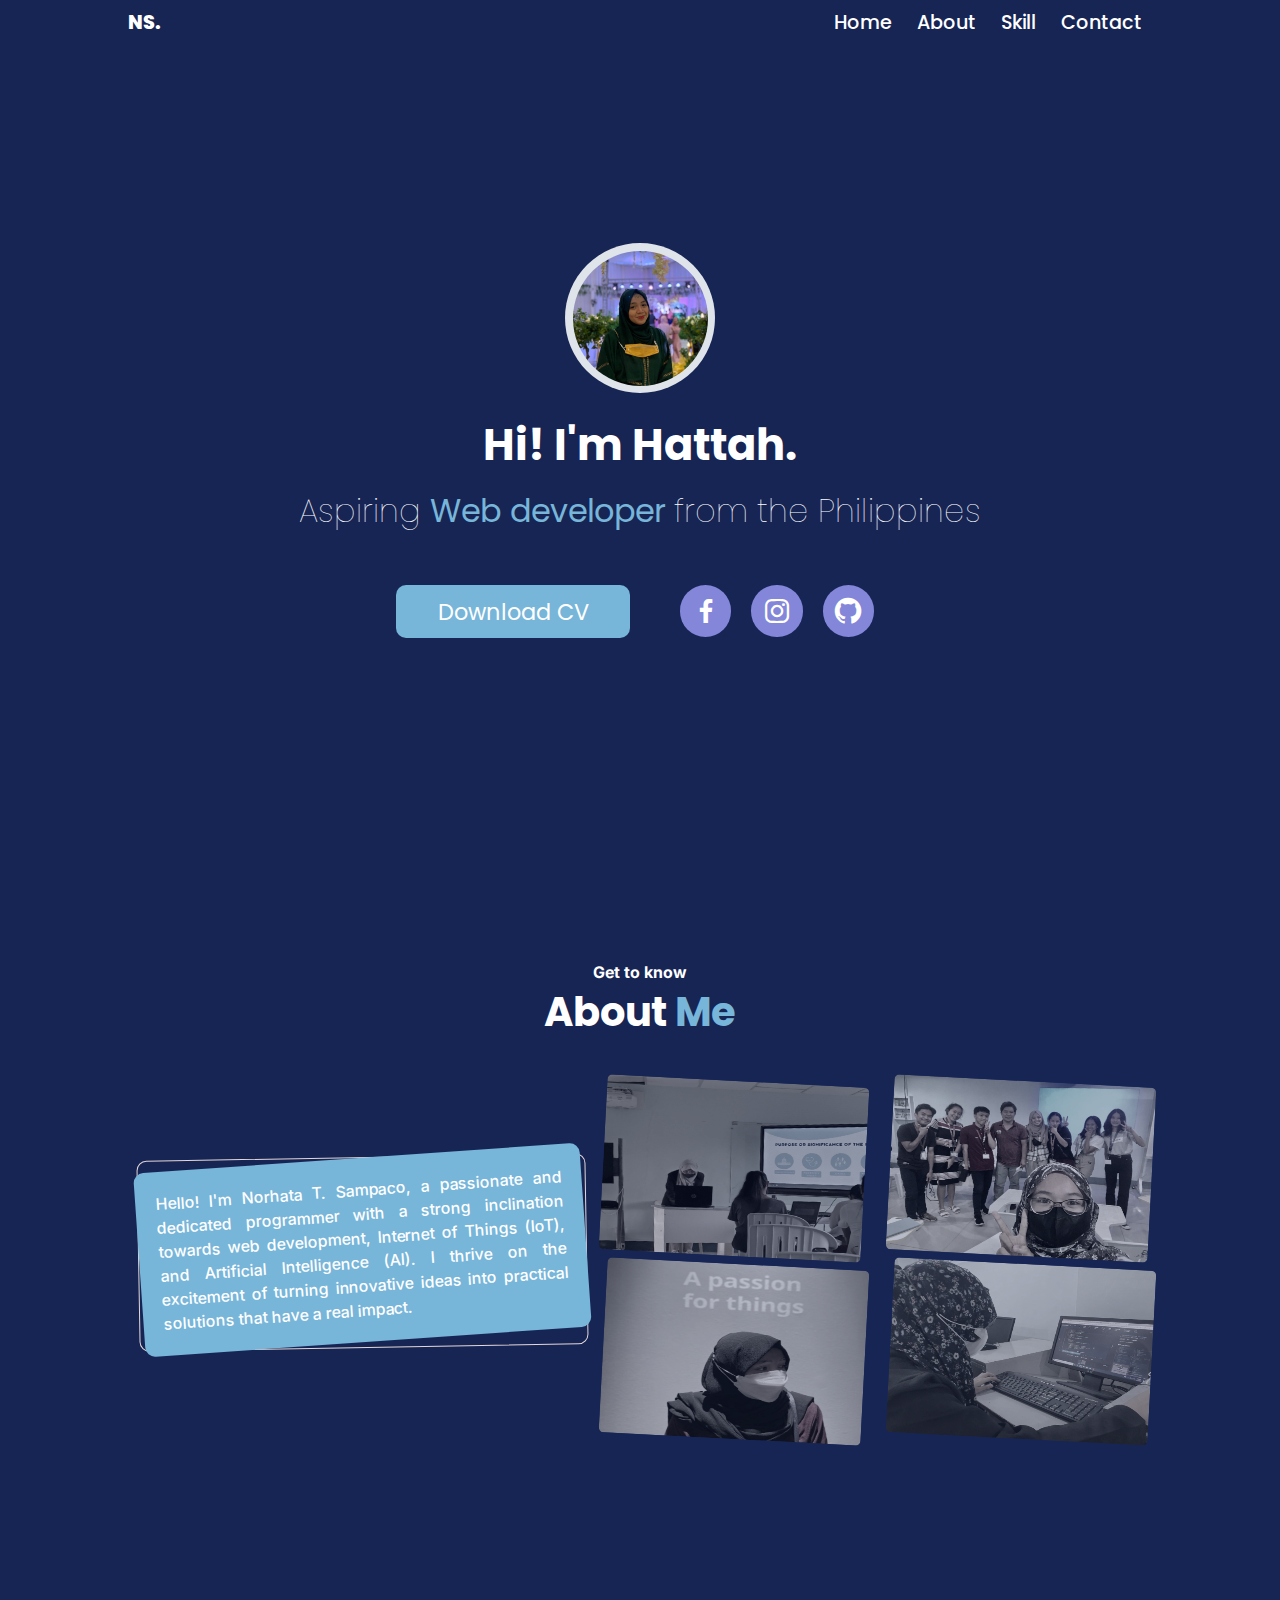
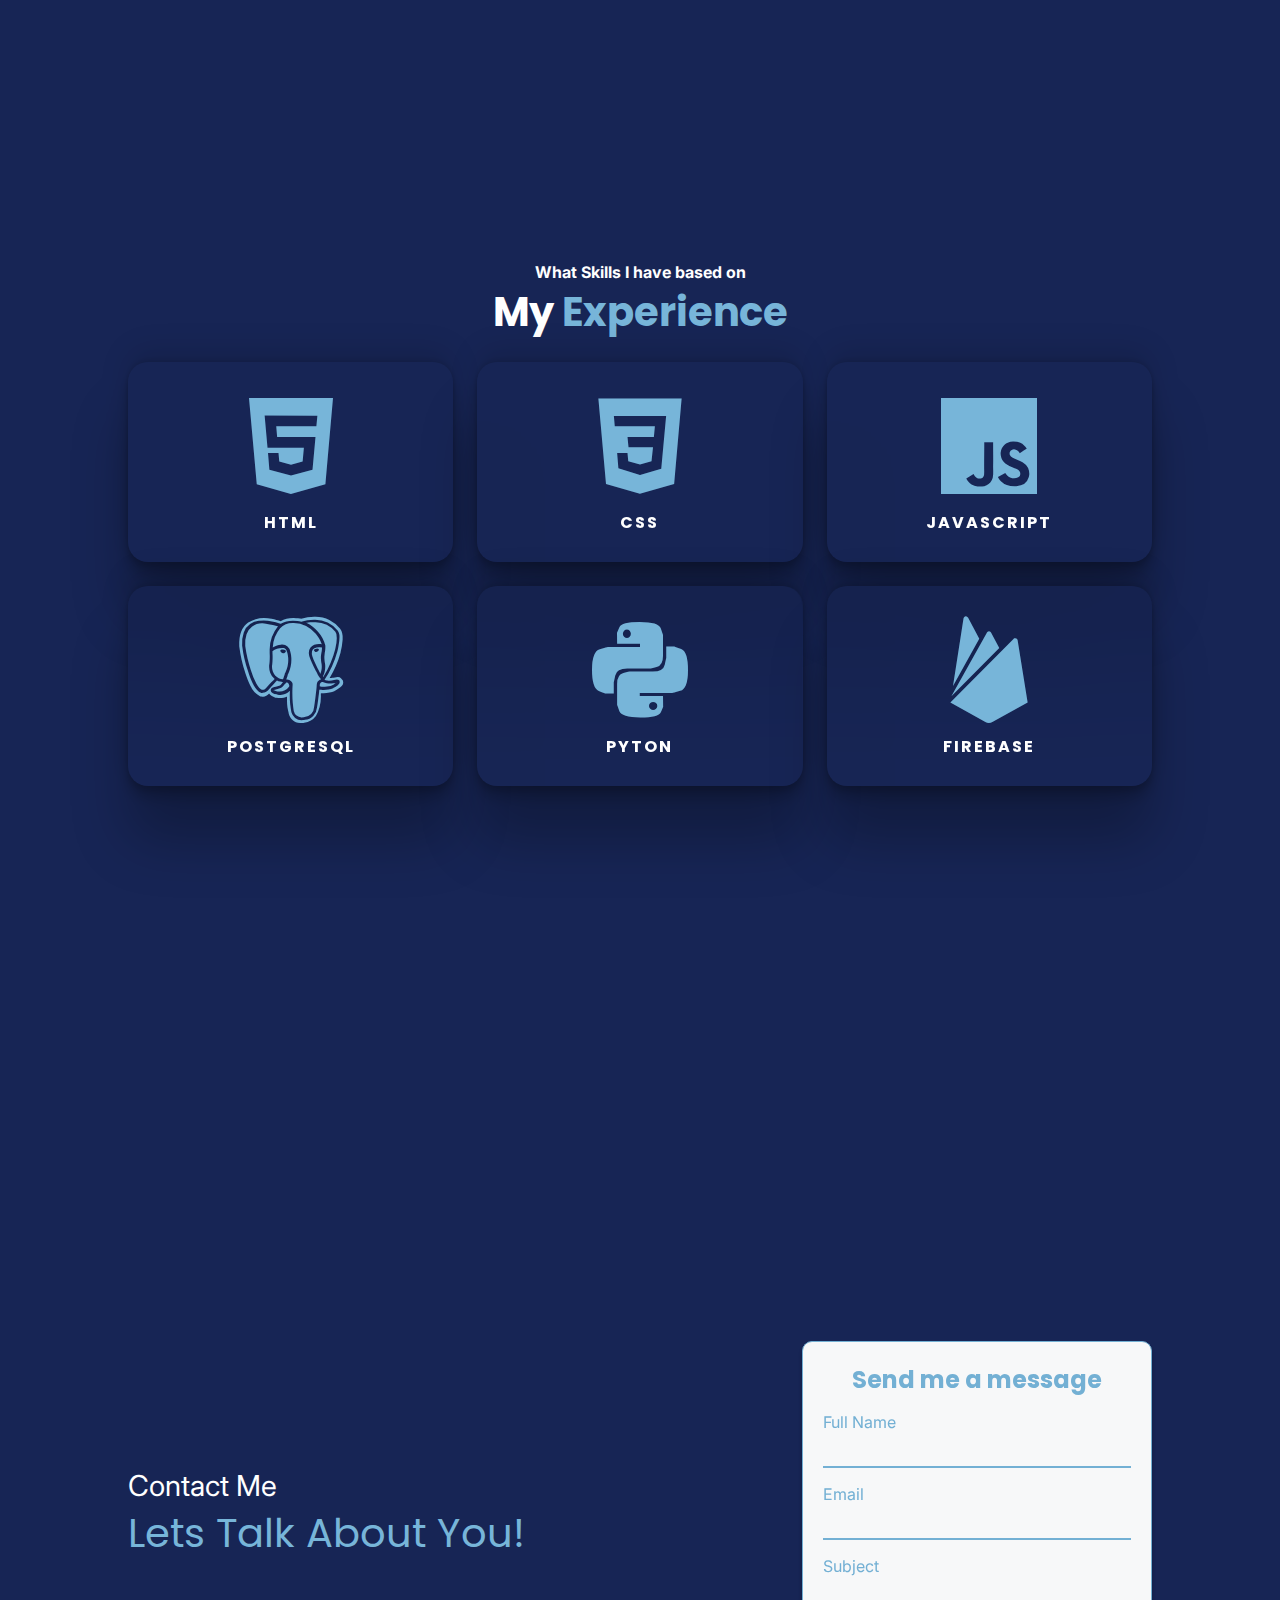
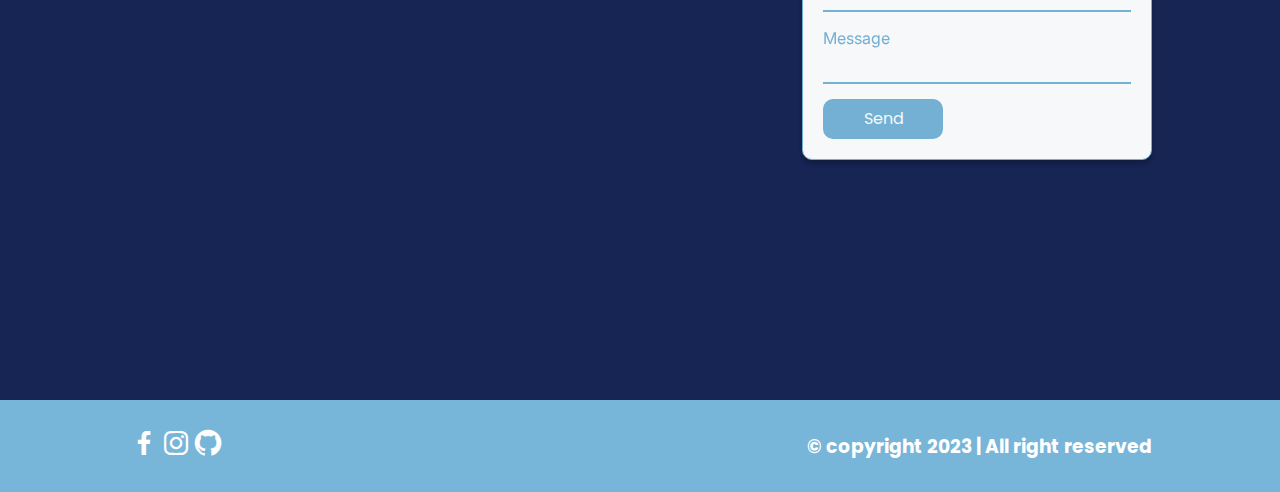
==== commit dba8c21e: "temporary finish" ====
--- a/Week2/Portfolio/index.html
+++ b/Week2/Portfolio/index.html
@@ -28,7 +28,7 @@
     <section class="home" id="home">
         <div class="prof-image-wrap">
             <div class="prof-image">
-                <img src="img/profile.jpg" alt="">
+                <img src="img/profile2.jpg" alt="">
             </div>    
         </div>
         <div class="home-content">
@@ -36,11 +36,11 @@
             <h2>Aspiring <strong>Web developer</strong> from the Philippines</h2>
         </div>
         <div class="social-media">
-            <div class="btn">Download CV</div>
+            <div class="btn"><a href="img/CV.png" download="CV">Download CV</a></div>
             <div class="icon-container">
-                <div class="icon-wrap"> <a href="http://"><i class='bx bxl-facebook'></i></a></div>
-                <div class="icon-wrap"><a href="http://"><i class='bx bxl-instagram' ></i></a></div>
-                <div class="icon-wrap"><a href=""><i class='bx bxl-github' ></i></a></div>    
+                <div class="icon-wrap"> <a href="https://www.facebook.com/norhata.sampaco/"><i class='bx bxl-facebook'></i></a></div>
+                <div class="icon-wrap"><a href="https://www.instagram.com/hattatah5/"><i class='bx bxl-instagram' ></i></a></div>
+                <div class="icon-wrap"><a href="https://github.com/Katatto"><i class='bx bxl-github' ></i></a></div>    
             </div>
         </div>
     </section>
@@ -65,16 +65,16 @@
 
             <div class="about-gallery">
                 <div class="gallery-wrap">
-                    <img src="img/profile.jpg" alt="">
-                </div>
-                <div class="gallery-wrap">
-                    <img src="img/profile.jpg" alt="">
-                </div>
-                <div class="gallery-wrap">
-                    <img src="img/profile.jpg" alt="">
-                </div>
-                <div class="gallery-wrap">
-                    <img src="img/profile.jpg" alt="">
+                    <img src="img/me.jpg" alt="">
+                </div>
+                <div class="gallery-wrap">
+                    <img src="img/group.jpeg" alt="">
+                </div>
+                <div class="gallery-wrap">
+                    <img src="img/me2.jpg" alt="">
+                </div>
+                <div class="gallery-wrap">
+                    <img src="img/me3.jpg" alt="">
                 </div>
             </div>
 
@@ -214,9 +214,9 @@
     <footer>
         <div>
             <div class="icon-container">
-                <div class="icon-wrap"> <a href="http://"><i class='bx bxl-facebook'></i></a></div>
-                <div class="icon-wrap"><a href="http://"><i class='bx bxl-instagram' ></i></a></div>
-                <div class="icon-wrap"><a href=""><i class='bx bxl-github' ></i></a></div>    
+                <div class="icon-wrap"> <a href="https://www.facebook.com/norhata.sampaco/"><i class='bx bxl-facebook'></i></a></div>
+                <div class="icon-wrap"><a href="https://www.instagram.com/hattatah5/"><i class='bx bxl-instagram' ></i></a></div>
+                <div class="icon-wrap"><a href="https://github.com/Katatto"><i class='bx bxl-github' ></i></a></div>    
             </div>
         </div>
         <h3>&copy; copyright 2023 | All right reserved</h3>
--- a/Week2/Portfolio/css/style.css
+++ b/Week2/Portfolio/css/style.css
@@ -157,6 +157,10 @@
     font-size: 1.4em;
     cursor: pointer;
     transition: all 1s ease-in-out;
+}
+
+.btn a {
+    text-decoration: none;
 }
 
 .social-media .btn:hover{
